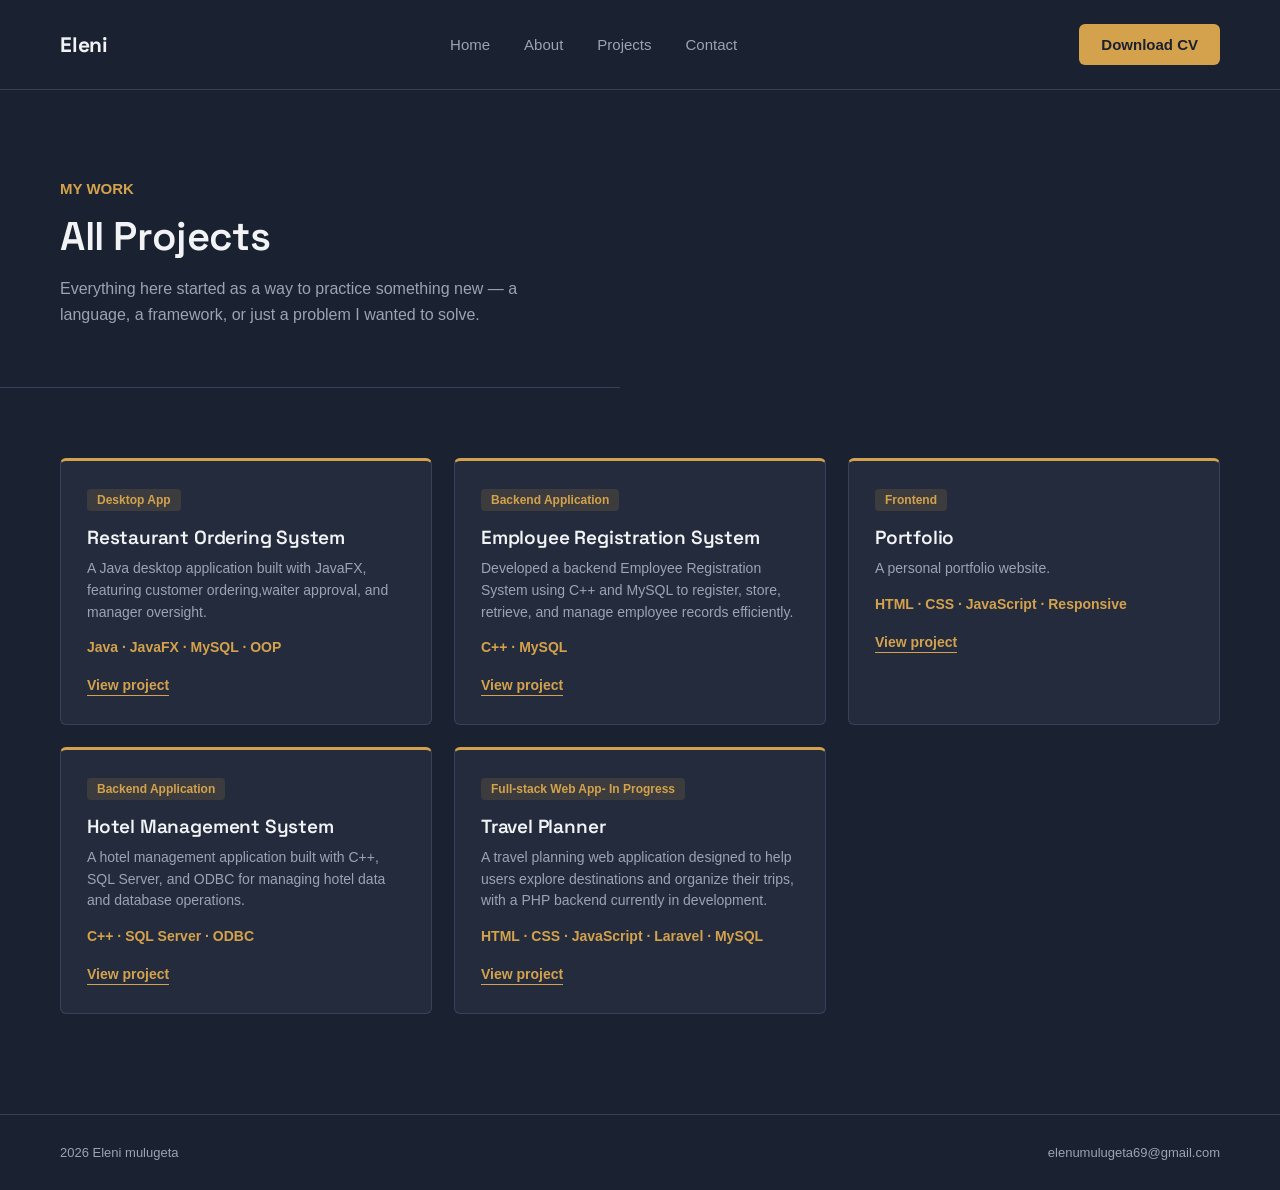
==== projects.html @ 563ce835 "Initial commit" ====
<!DOCTYPE html>
<html lang="en">
    <head>
        <meta charset="UTF-8">
        <meta name="viewport" content="width=device-width, initial-scale=1.0">
        <link rel="preconnect" href="https://fonts.googleapis.com">
        <link rel="preconnect" href="https://fonts.gstatic.com" crossorigin>
        <link href="https://fonts.googleapis.com/css2?family=Space+Grotesk:wght@400;500;600;700&display=swap" rel="stylesheet">
        <link rel="stylesheet" href="style.css">
        <title>Projects — Eleni</title>
    </head>
    <body>

        <nav class="navbar">
            <a href="index.html" class="logo" style="text-decoration:none;">Eleni</a>

            <div class="links">
                <a href="index.html">Home</a>
                <a href="index.html#about">About</a>
                <a href="projects.html">Projects</a>
                <a href="index.html#contact">Contact</a>
            </div>
            <button>Download CV</button>
        </nav>

        <header class="page-header">
            <span class="greeting">MY WORK</span>
            <h1>All Projects</h1>
            <p>
                Everything here started as a way to practice something new —
                a language, a framework, or just a problem I wanted to solve.
            </p>
        </header>

        <section class="projects-full">

            <div class="cards">

                <article class="card">
                    <span class="card-tag">Desktop App</span>
                    <h3>Restaurant Ordering System</h3>
                    <p>A Java desktop application built with JavaFX, featuring customer ordering,waiter approval, and manager oversight.</p>
                  <p class="card-stack">Java · JavaFX · MySQL · OOP </p>
                    <a href="#" class="card-link">View project</a>
                </article>

                <article class="card">
                    <span class="card-tag">Backend Application</span>
            <h3>Employee Registration System</h3>
            <p>Developed a backend Employee Registration System using C++ and MySQL to register, store, retrieve, and manage employee records efficiently.</p>
            <p class="card-stack">C++ · MySQL </p>
            <a href="#" class="card-link">View project</a>
                </article>

                <article class="card">
                    <span class="card-tag">Frontend</span>
            <h3>Portfolio</h3>
            <p>A personal portfolio website.</p>
            <p class="card-stack">HTML · CSS · JavaScript · Responsive</p>
            <a href="#" class="card-link">View project</a>
                </article>

                <article class="card">
                    <span class="card-tag">Backend Application</span>
                    <h3>Hotel Management System</h3>
                    <p>A hotel management application built with C++, SQL Server, and ODBC for managing hotel data and database operations.</p>
                    <p class="card-stack">C++ · SQL Server · ODBC</p>
                    <a href="#" class="card-link">View project</a>
                </article>

                <article class="card">
                    <span class="card-tag">Full-stack Web App- In Progress</span>
                    <h3>Travel Planner</h3>
                    <p>A travel planning web application designed to help users explore destinations and organize their trips, with a PHP backend currently in development.</p>
 <p class="card-stack">HTML · CSS · JavaScript · Laravel · MySQL</p>
                    <a href="#" class="card-link">View project</a>
                </article>

               

            </div>

        </section>

        <footer class="site-footer">
            <span>2026 Eleni mulugeta</span>
            <span>elenumulugeta69@gmail.com</span>
        </footer>

    </body>
</html>
---- style.css ----
:root {
    --bg: #1a2130;
    --surface: #232b3d;
    --surface-raised: #2b3448;
    --ink: #f2f3f5;
    --muted: #9ba3b4;
    --line: #38415a;
    --accent: #d4a24c;
    --accent-soft: rgba(212, 162, 76, 0.14);
    --font-body: Arial, Helvetica, sans-serif;
    --font-heading: 'Space Grotesk', Arial, Helvetica, sans-serif;
}
.light-mode {
    --bg: #f5f5f5;
    --surface: #ffffff;
    --surface-raised: #eeeeee;
    --ink: #1a2130;
    --muted: #5f6675;
    --line: #d5d8df;
}

* {
    margin: 0;
    padding: 0;
    box-sizing: border-box;
}

body {
    background-color: var(--bg);
    font-family: var(--font-body);
    color: var(--ink);
}

h1, h2, h3, .logo {
    font-family: var(--font-heading);
    letter-spacing: -0.01em;
    font-weight: 600;
    color: var(--ink);
}

a { color: inherit; }

/* ---------- Nav ---------- */

.navbar {
    display: flex;
    justify-content: space-between;
    align-items: center;
    background-color: var(--bg);
    padding: 24px 60px;
    border-bottom: 1px solid var(--line);
    position: sticky;
    top: 0;
    z-index: 10;
}
.logo {
    font-size: 21px;
    font-weight: 700;
}
.links {
    display: flex;
    gap: 34px;
}
.links a {
    text-decoration: none;
    color: var(--muted);
    font-size: 15px;
    font-weight: 500;
}
.links a:hover {
    color: var(--accent);
}

/* ---------- Buttons ---------- */

button {
    padding: 12px 22px;
    border: none;
    border-radius: 6px;
    background: var(--accent);
    color: var(--bg);
    cursor: pointer;
    font-family: var(--font-body);
    font-size: 15px;
    font-weight: 700;
}
button:hover {
    background: #e6b660;
}

.btn1 {
    background-color: transparent;
    color: var(--ink);
    padding: 11px 22px;
    border-radius: 6px;
    border: 1.5px solid var(--line);
    cursor: pointer;
    font-family: var(--font-body);
    font-size: 15px;
    font-weight: 700;
}
.btn1:hover {
    border-color: var(--accent);
    color: var(--accent);
}

/* ---------- Hero ---------- */

section {
    min-height: 60vh;
}

.hero {
    display: flex;
    justify-content: space-between;
    align-items: flex-start;
    gap: 50px;
    padding: 110px 60px 100px;
    border-bottom: 1px solid var(--line);
}

.hero-content {
    display: flex;
    flex-direction: column;
    gap: 18px;
    max-width: 560px;
}

.greeting {
    color: var(--accent);
    font-size: 15px;
    font-weight: 700;
}

.hero h1 {
    font-size: 52px;
    line-height: 1.15;
}

.description {
    color: var(--muted);
    font-size: 17px;
    line-height: 1.65;
    max-width: 460px;
}

.hero-buttons {
    display: flex;
    gap: 16px;
    margin-top: 10px;
}

.hero-skills {
    display: flex;
    gap: 12px;
    margin-top: 30px;
    flex-wrap: wrap;
}
.hero-skills span {
    font-size: 13px;
    font-weight: 600;
    color: var(--accent);
    background-color: transparent;
    border: 1px solid var(--accent);
    border-radius: 20px;
    padding: 6px 15px;
}

.hero-panel {
    background-color: var(--surface);
    border: 1px solid var(--line);
    border-left: 3px solid var(--accent);
    border-radius: 8px;
    padding: 32px 30px;
    width: 280px;
    flex-shrink: 0;
    margin-top: 8px;
}
.hero-panel-row {
    padding: 14px 0;
    border-bottom: 1px solid var(--line);
}
.hero-panel-row:last-child {
    border-bottom: none;
    padding-bottom: 0;
}
.hero-panel-row:first-child {
    padding-top: 0;
}
.hero-panel-row .label {
    display: block;
    font-size: 12px;
    color: var(--muted);
    margin-bottom: 4px;
}
.hero-panel-row .value {
    font-family: var(--font-heading);
    font-size: 16px;
    font-weight: 600;
    color: var(--ink);
}

/* ---------- About ---------- */

.about {
    display: flex;
    justify-content: space-between;
    align-items: center;
    gap: 60px;
    padding: 90px 60px;
    background-color: var(--surface);
    border-bottom: 1px solid var(--line);
}
.frame {
    position: relative;
    width: 260px;
    height: 260px;
    flex-shrink: 0;
}
.frame::before {
    content: "";
    position: absolute;
    top: 18px;
    left: 18px;
    width: 100%;
    height: 100%;
    background: var(--accent);
    border-radius: 10px;
    z-index: 0;
}
.frame img {
    position: relative;
    z-index: 1;
    width: 100%;
    height: 100%;
    object-fit: cover;
    border-radius: 10px;
    border: 2px solid var(--bg);
}

.about-content {
    max-width: 520px;
}

.about-content h2 {
    font-size: 30px;
    margin-bottom: 22px;
}

.about-content p {
    color: var(--muted);
    line-height: 1.65;
    margin-bottom: 16px;
    font-size: 15px;
}

.about-content button {
    margin-top: 14px;
}

/* ---------- Projects ---------- */

.projects {
    padding: 90px 60px 100px;
}

.section-heading {
    max-width: 480px;
    margin-bottom: 50px;
}

.section-heading h2 {
    font-size: 30px;
    margin-bottom: 10px;
}

.section-sub {
    color: var(--muted);
    font-size: 15px;
}
.active{
    color: white;
}

.cards {
    display: grid;
    grid-template-columns: repeat(3, 1fr);
    gap: 22px;
}

.view-more {
    display: flex;
    justify-content: center;
    margin-top: 44px;
}
.view-more-btn {
    text-decoration: none;
    display: inline-block;
}

.page-header {
    padding: 90px 60px 60px;
    border-bottom: 1px solid var(--line);
    max-width: 620px;
}
.page-header .greeting {
    display: block;
    margin-bottom: 14px;
}
.page-header h1 {
    font-size: 40px;
    margin-bottom: 14px;
}
.page-header p {
    color: var(--muted);
    font-size: 16px;
    line-height: 1.6;
}
.projects-full {
    padding: 70px 60px 100px;
}
.projects-full .cards {
    grid-template-columns: repeat(3, 1fr);
}
@media (max-width: 900px) {
    .projects-full .cards {
        grid-template-columns: 1fr;
    }
}

.card {
    background-color: var(--surface);
    border: 1px solid var(--line);
    border-top: 3px solid var(--accent);
    border-radius: 6px;
    padding: 28px 26px;
    display: flex;
    flex-direction: column;
    align-items: flex-start;
    gap: 8px;
    transition: border-color 0.15s ease, transform 0.15s ease, background-color 0.15s ease;
}
.card:hover {
    background-color: var(--surface-raised);
    transform: translateY(-3px);
}

.card-tag {
    display: inline-block;
    background-color: var(--accent-soft);
    color: var(--accent);
    font-size: 12px;
    font-weight: 700;
    padding: 4px 10px;
    border-radius: 4px;
    margin-bottom: 6px;
}

.card h3 {
    font-size: 19px;
}

.card p {
    color: var(--muted);
    font-size: 14px;
    line-height: 1.55;
    margin-bottom: 6px;
}

/* NEW: colored "built with" line */
.card p.card-stack {
    color: var(--accent);
    font-weight: 700;
    font-size: 14px;
    margin-bottom: 10px;
}

.card-link {
    color: var(--accent);
    text-decoration: none;
    font-weight: 600;
    font-size: 14px;
    border-bottom: 1px solid var(--accent);
    padding-bottom: 2px;
}
.card-link:hover {
    color: #e6b660;
    border-color: #e6b660;
}
.card p.card-stack {
    color: var(--accent);
    font-weight: 700;
    font-size: 14px;
    margin-bottom: 10px;
}

/* ---------- Contact ---------- */

.contact {
    display: flex;
    justify-content: space-between;
    flex-wrap: wrap;
    gap: 70px;
    padding: 100px 60px;
    background-color: var(--surface);
    border-top: 1px solid var(--line);
}

.contact-intro {
    max-width: 360px;
    flex-shrink: 0;
}

.contact-intro h2 {
    font-size: 32px;
    margin-bottom: 18px;
}

.contact-intro p {
    color: var(--muted);
    font-size: 15px;
    margin-bottom: 24px;
    line-height: 1.6;
}

.contact-email {
    display: inline-block;
    color: var(--accent);
    text-decoration: none;
    font-weight: 600;
    font-size: 15px;
    border-bottom: 1px solid var(--accent);
    padding-bottom: 2px;
}
.contact-email:hover {
    color: #e6b660;
    border-color: #e6b660;
}

.contact-form {
    display: flex;
    flex-direction: column;
    gap: 20px;
    width: 100%;
    max-width: 460px;
}

.field-row {
    display: flex;
    gap: 20px;
}

.field {
    display: flex;
    flex-direction: column;
    gap: 8px;
    flex: 1;
}

.field label {
    font-size: 13px;
    font-weight: 600;
    color: var(--muted);
}
.field input,
.field textarea {
    font-family: var(--font-body);
    font-size: 14px;
    color: var(--ink);
    background-color: var(--bg);
    border: 1px solid var(--line);
    border-radius: 6px;
    padding: 12px 14px;
    resize: vertical;
    transition: border-color 0.15s ease;
}
.field input::placeholder,
.field textarea::placeholder {
    color: var(--muted);
    opacity: 0.7;
}
.field input:focus,
.field textarea:focus {
    outline: none;
    border-color: var(--accent);
}

.submit-btn {
    align-self: flex-start;
}

/* ---------- Footer ---------- */

.site-footer {
    display: flex;
    justify-content: space-between;
    align-items: center;
    padding: 30px 60px;
    font-size: 13px;
    color: var(--muted);
    border-top: 1px solid var(--line);
}

/* ---------- Responsive ---------- */

@media (max-width: 900px) {
    .hero {
        flex-direction: column;
    }
    .hero-panel {
        width: 100%;
    }
    .about {
        flex-direction: column;
        align-items: flex-start;
        text-align: left;
    }
    .cards {
        grid-template-columns: 1fr;
    }
    .navbar, .hero, .about, .projects, .contact, .site-footer {
        padding-left: 30px;
        padding-right: 30px;
    }
    .frame {
        align-self: center;
    }
}
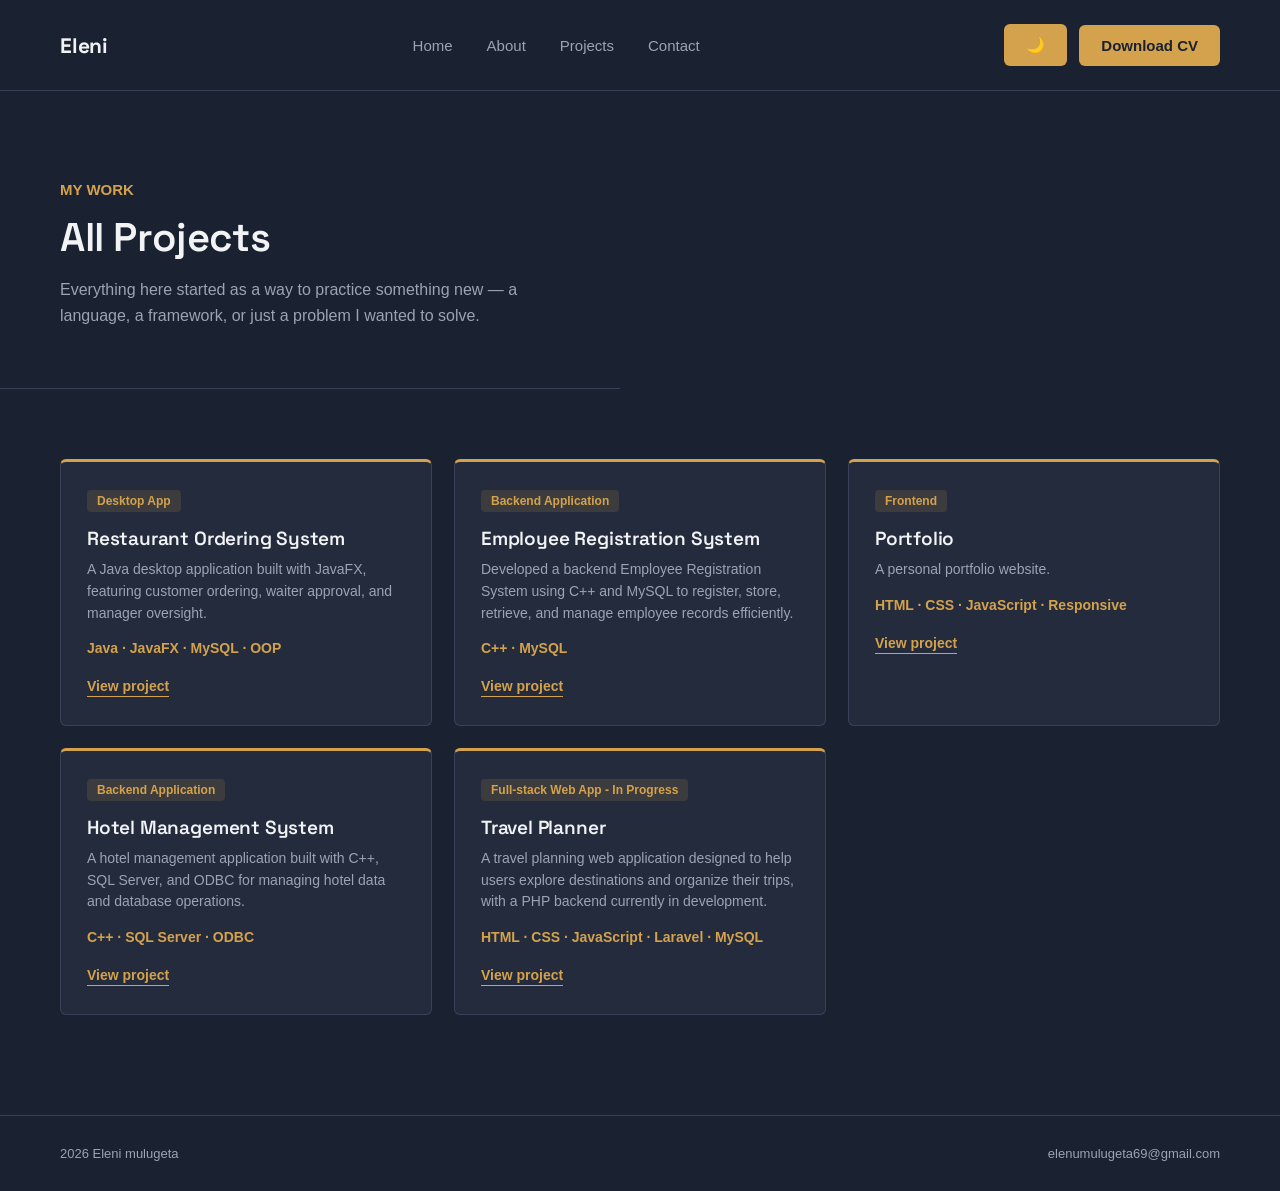
==== commit 9b756995: "updated" ====
--- a/projects.html
+++ b/projects.html
@@ -7,6 +7,12 @@
         <link rel="preconnect" href="https://fonts.gstatic.com" crossorigin>
         <link href="https://fonts.googleapis.com/css2?family=Space+Grotesk:wght@400;500;600;700&display=swap" rel="stylesheet">
         <link rel="stylesheet" href="style.css">
+        <script>
+            /* apply saved theme before the page paints (no flash) */
+            if (localStorage.getItem("theme") === "light") {
+                document.documentElement.classList.add("light-mode");
+            }
+        </script>
         <title>Projects — Eleni</title>
     </head>
     <body>
@@ -14,13 +20,23 @@
         <nav class="navbar">
             <a href="index.html" class="logo" style="text-decoration:none;">Eleni</a>
 
-            <div class="links">
+            <div class="links" id="navLinks">
                 <a href="index.html">Home</a>
                 <a href="index.html#about">About</a>
                 <a href="projects.html">Projects</a>
                 <a href="index.html#contact">Contact</a>
+                <a href="#" class="links-cv">Download CV</a>
             </div>
-            <button>Download CV</button>
+
+            <div class="nav-actions">
+                <button id="themeBtn" aria-label="Toggle theme">🌙</button>
+                <button class="cv-desktop">Download CV</button>
+                <button id="menuBtn" class="menu-toggle" aria-label="Toggle menu" aria-expanded="false">
+                    <span></span>
+                    <span></span>
+                    <span></span>
+                </button>
+            </div>
         </nav>
 
         <header class="page-header">
@@ -39,25 +55,25 @@
                 <article class="card">
                     <span class="card-tag">Desktop App</span>
                     <h3>Restaurant Ordering System</h3>
-                    <p>A Java desktop application built with JavaFX, featuring customer ordering,waiter approval, and manager oversight.</p>
-                  <p class="card-stack">Java · JavaFX · MySQL · OOP </p>
+                    <p>A Java desktop application built with JavaFX, featuring customer ordering, waiter approval, and manager oversight.</p>
+                    <p class="card-stack">Java · JavaFX · MySQL · OOP</p>
                     <a href="#" class="card-link">View project</a>
                 </article>
 
                 <article class="card">
                     <span class="card-tag">Backend Application</span>
-            <h3>Employee Registration System</h3>
-            <p>Developed a backend Employee Registration System using C++ and MySQL to register, store, retrieve, and manage employee records efficiently.</p>
-            <p class="card-stack">C++ · MySQL </p>
-            <a href="#" class="card-link">View project</a>
+                    <h3>Employee Registration System</h3>
+                    <p>Developed a backend Employee Registration System using C++ and MySQL to register, store, retrieve, and manage employee records efficiently.</p>
+                    <p class="card-stack">C++ · MySQL</p>
+                    <a href="#" class="card-link">View project</a>
                 </article>
 
                 <article class="card">
                     <span class="card-tag">Frontend</span>
-            <h3>Portfolio</h3>
-            <p>A personal portfolio website.</p>
-            <p class="card-stack">HTML · CSS · JavaScript · Responsive</p>
-            <a href="#" class="card-link">View project</a>
+                    <h3>Portfolio</h3>
+                    <p>A personal portfolio website.</p>
+                    <p class="card-stack">HTML · CSS · JavaScript · Responsive</p>
+                    <a href="#" class="card-link">View project</a>
                 </article>
 
                 <article class="card">
@@ -69,14 +85,12 @@
                 </article>
 
                 <article class="card">
-                    <span class="card-tag">Full-stack Web App- In Progress</span>
+                    <span class="card-tag">Full-stack Web App - In Progress</span>
                     <h3>Travel Planner</h3>
                     <p>A travel planning web application designed to help users explore destinations and organize their trips, with a PHP backend currently in development.</p>
- <p class="card-stack">HTML · CSS · JavaScript · Laravel · MySQL</p>
+                    <p class="card-stack">HTML · CSS · JavaScript · Laravel · MySQL</p>
                     <a href="#" class="card-link">View project</a>
                 </article>
-
-               
 
             </div>
 
@@ -87,5 +101,6 @@
             <span>elenumulugeta69@gmail.com</span>
         </footer>
 
+        <script src="script.js"></script>
     </body>
 </html>
--- a/style.css
+++ b/style.css
@@ -70,6 +70,50 @@
 .links a:hover {
     color: var(--accent);
 }
+.links-cv {
+    display: none;
+}
+
+.nav-actions {
+    display: flex;
+    align-items: center;
+    gap: 12px;
+}
+
+/* hamburger button (hidden on desktop) */
+.menu-toggle {
+    display: none;
+    flex-direction: column;
+    justify-content: center;
+    align-items: center;
+    gap: 5px;
+    width: 44px;
+    height: 44px;
+    padding: 0;
+    background: transparent;
+    border: 1.5px solid var(--line);
+}
+.menu-toggle:hover {
+    background: transparent;
+    border-color: var(--accent);
+}
+.menu-toggle span {
+    display: block;
+    width: 20px;
+    height: 2px;
+    background-color: var(--ink);
+    border-radius: 2px;
+    transition: transform 0.2s ease, opacity 0.2s ease;
+}
+.menu-toggle.open span:nth-child(1) {
+    transform: translateY(7px) rotate(45deg);
+}
+.menu-toggle.open span:nth-child(2) {
+    opacity: 0;
+}
+.menu-toggle.open span:nth-child(3) {
+    transform: translateY(-7px) rotate(-45deg);
+}
 
 /* ---------- Buttons ---------- */
 
@@ -278,9 +322,6 @@
     color: var(--muted);
     font-size: 15px;
 }
-.active{
-    color: white;
-}
 
 .cards {
     display: grid;
@@ -367,7 +408,7 @@
     margin-bottom: 6px;
 }
 
-/* NEW: colored "built with" line */
+/* colored "built with" line */
 .card p.card-stack {
     color: var(--accent);
     font-weight: 700;
@@ -386,12 +427,6 @@
 .card-link:hover {
     color: #e6b660;
     border-color: #e6b660;
-}
-.card p.card-stack {
-    color: var(--accent);
-    font-weight: 700;
-    font-size: 14px;
-    margin-bottom: 10px;
 }
 
 /* ---------- Contact ---------- */
@@ -518,11 +553,52 @@
     .cards {
         grid-template-columns: 1fr;
     }
-    .navbar, .hero, .about, .projects, .contact, .site-footer {
+    .navbar, .hero, .about, .projects, .contact, .site-footer,
+    .page-header, .projects-full {
         padding-left: 30px;
         padding-right: 30px;
     }
     .frame {
         align-self: center;
     }
+
+    /* ----- mobile navbar ----- */
+    .navbar {
+        padding-top: 16px;
+        padding-bottom: 16px;
+    }
+    .menu-toggle {
+        display: flex;
+    }
+    .cv-desktop {
+        display: none;
+    }
+    .links {
+        display: none;
+        position: absolute;
+        top: 100%;
+        left: 0;
+        right: 0;
+        flex-direction: column;
+        gap: 0;
+        padding: 6px 30px 18px;
+        background-color: var(--bg);
+        border-bottom: 1px solid var(--line);
+    }
+    .links.open {
+        display: flex;
+    }
+    .links a {
+        padding: 14px 0;
+        font-size: 16px;
+        border-bottom: 1px solid var(--line);
+    }
+    .links a:last-child {
+        border-bottom: none;
+    }
+    .links .links-cv {
+        display: block;
+        color: var(--accent);
+        font-weight: 700;
+    }
 }
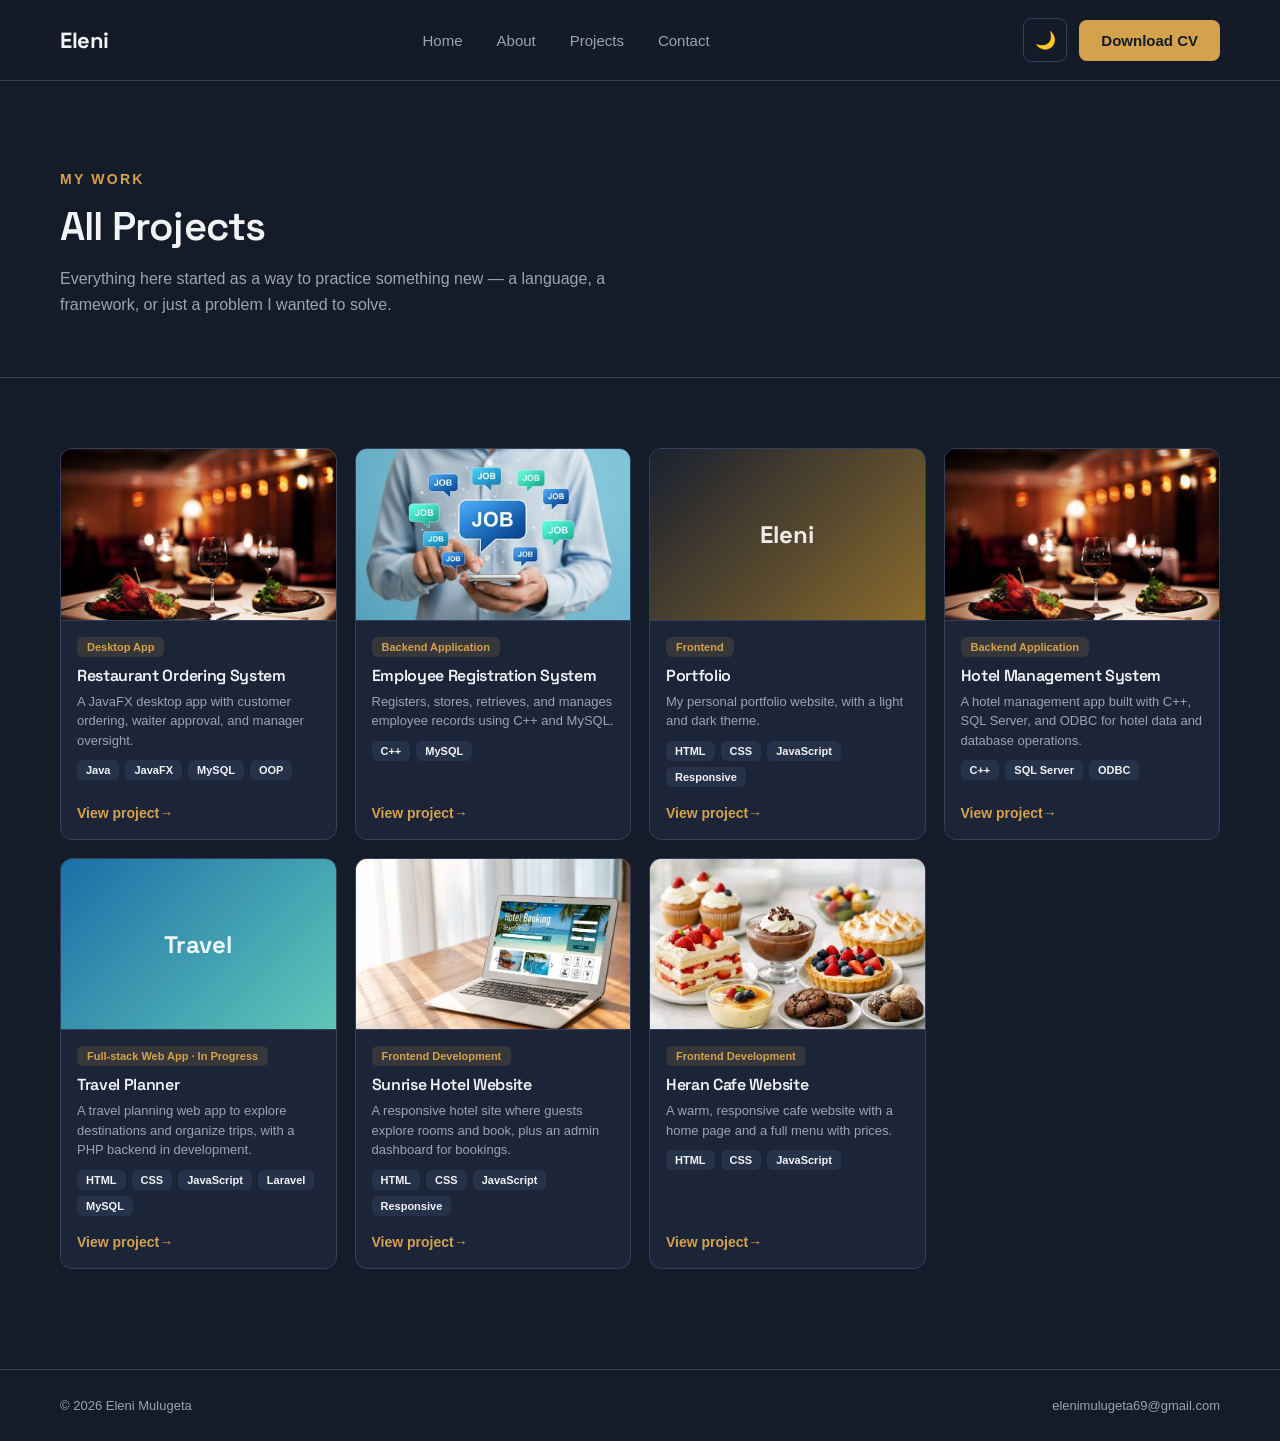
==== commit 68061c46: "update the project boxes" ====
--- a/projects.html
+++ b/projects.html
@@ -1,106 +1,156 @@
 <!DOCTYPE html>
 <html lang="en">
-    <head>
-        <meta charset="UTF-8">
-        <meta name="viewport" content="width=device-width, initial-scale=1.0">
-        <link rel="preconnect" href="https://fonts.googleapis.com">
-        <link rel="preconnect" href="https://fonts.gstatic.com" crossorigin>
-        <link href="https://fonts.googleapis.com/css2?family=Space+Grotesk:wght@400;500;600;700&display=swap" rel="stylesheet">
-        <link rel="stylesheet" href="style.css">
-        <script>
-            /* apply saved theme before the page paints (no flash) */
-            if (localStorage.getItem("theme") === "light") {
-                document.documentElement.classList.add("light-mode");
-            }
-        </script>
-        <title>Projects — Eleni</title>
-    </head>
-    <body>
+<head>
+    <meta charset="UTF-8">
+    <meta name="viewport" content="width=device-width, initial-scale=1.0">
+    <link rel="preconnect" href="https://fonts.googleapis.com">
+    <link rel="preconnect" href="https://fonts.gstatic.com" crossorigin>
+    <link href="https://fonts.googleapis.com/css2?family=Space+Grotesk:wght@400;500;600;700&display=swap" rel="stylesheet">
+    <link rel="stylesheet" href="style.css">
+    <script>
+        /* apply saved theme before the page paints (no flash) */
+        if (localStorage.getItem("theme") === "light") {
+            document.documentElement.classList.add("light-mode");
+        }
+    </script>
+    <title>Projects — Eleni</title>
+</head>
+<body>
 
-        <nav class="navbar">
-            <a href="index.html" class="logo" style="text-decoration:none;">Eleni</a>
+<nav class="navbar">
+    <a href="index.html" class="logo" style="text-decoration:none;">Eleni</a>
+    <div class="links" id="navLinks">
+        <a href="index.html">Home</a>
+        <a href="index.html#about">About</a>
+        <a href="projects.html">Projects</a>
+        <a href="index.html#contact">Contact</a>
+        <a href="cv.pdf" download class="links-cv">Download CV</a>
+    </div>
+    <div class="nav-actions">
+        <button id="themeBtn" aria-label="Toggle theme">🌙</button>
+        <button class="cv-desktop" id="cvBtn">Download CV</button>
+        <button id="menuBtn" class="menu-toggle" aria-label="Toggle menu" aria-expanded="false">
+            <span></span><span></span><span></span>
+        </button>
+    </div>
+</nav>
 
-            <div class="links" id="navLinks">
-                <a href="index.html">Home</a>
-                <a href="index.html#about">About</a>
-                <a href="projects.html">Projects</a>
-                <a href="index.html#contact">Contact</a>
-                <a href="#" class="links-cv">Download CV</a>
-            </div>
+<header class="page-header">
+    <span class="greeting">MY WORK</span>
+    <h1>All Projects</h1>
+    <p>Everything here started as a way to practice something new — a language, a framework, or just a problem I wanted to solve.</p>
+</header>
 
-            <div class="nav-actions">
-                <button id="themeBtn" aria-label="Toggle theme">🌙</button>
-                <button class="cv-desktop">Download CV</button>
-                <button id="menuBtn" class="menu-toggle" aria-label="Toggle menu" aria-expanded="false">
-                    <span></span>
-                    <span></span>
-                    <span></span>
-                </button>
-            </div>
-        </nav>
+<section class="projects-full">
+    <div class="cards">
 
-        <header class="page-header">
-            <span class="greeting">MY WORK</span>
-            <h1>All Projects</h1>
-            <p>
-                Everything here started as a way to practice something new —
-                a language, a framework, or just a problem I wanted to solve.
-            </p>
-        </header>
-
-        <section class="projects-full">
-
-            <div class="cards">
-
-                <article class="card">
-                    <span class="card-tag">Desktop App</span>
-                    <h3>Restaurant Ordering System</h3>
-                    <p>A Java desktop application built with JavaFX, featuring customer ordering, waiter approval, and manager oversight.</p>
-                    <p class="card-stack">Java · JavaFX · MySQL · OOP</p>
-                    <a href="#" class="card-link">View project</a>
+                <article class="card t1">
+                    <div class="card-thumb">
+                        <div class="ph">Aurum</div>
+                        <img src="pic.png" alt="Restaurant Ordering System screenshot" loading="lazy" onerror="this.remove()">
+                    </div>
+                    <div class="card-body">
+                        <span class="card-tag">Desktop App</span>
+                        <h3>Restaurant Ordering System</h3>
+                        <p>A JavaFX desktop app with customer ordering, waiter approval, and manager oversight.</p>
+                        <div class="card-stack"><span>Java</span><span>JavaFX</span><span>MySQL</span><span>OOP</span></div>
+                        <a href="https://github.com/Eleni191/ordering_system" class="card-link">View project</a>
+                    </div>
                 </article>
 
-                <article class="card">
-                    <span class="card-tag">Backend Application</span>
-                    <h3>Employee Registration System</h3>
-                    <p>Developed a backend Employee Registration System using C++ and MySQL to register, store, retrieve, and manage employee records efficiently.</p>
-                    <p class="card-stack">C++ · MySQL</p>
-                    <a href="#" class="card-link">View project</a>
+                <article class="card t2">
+                    <div class="card-thumb">
+                        <div class="ph">C++</div>
+                        <img src="job.png" alt="Employee Registration System screenshot" loading="lazy" onerror="this.remove()">
+                    </div>
+                    <div class="card-body">
+                        <span class="card-tag">Backend Application</span>
+                        <h3>Employee Registration System</h3>
+                        <p>Registers, stores, retrieves, and manages employee records using C++ and MySQL.</p>
+                        <div class="card-stack"><span>C++</span><span>MySQL</span></div>
+                        <a href="#" class="card-link">View project</a>
+                    </div>
                 </article>
 
-                <article class="card">
-                    <span class="card-tag">Frontend</span>
-                    <h3>Portfolio</h3>
-                    <p>A personal portfolio website.</p>
-                    <p class="card-stack">HTML · CSS · JavaScript · Responsive</p>
-                    <a href="#" class="card-link">View project</a>
+                <article class="card t5">
+                    <div class="card-thumb">
+                        <div class="ph">Eleni</div>
+                        <img src="images/portfolio.png" alt="Portfolio screenshot" loading="lazy" onerror="this.remove()">
+                    </div>
+                    <div class="card-body">
+                        <span class="card-tag">Frontend</span>
+                        <h3>Portfolio</h3>
+                        <p>My personal portfolio website, with a light and dark theme.</p>
+                        <div class="card-stack"><span>HTML</span><span>CSS</span><span>JavaScript</span><span>Responsive</span></div>
+                        <a href="#" class="card-link">View project</a>
+                    </div>
                 </article>
 
-                <article class="card">
-                    <span class="card-tag">Backend Application</span>
-                    <h3>Hotel Management System</h3>
-                    <p>A hotel management application built with C++, SQL Server, and ODBC for managing hotel data and database operations.</p>
-                    <p class="card-stack">C++ · SQL Server · ODBC</p>
-                    <a href="#" class="card-link">View project</a>
+                <article class="card t6">
+                    <div class="card-thumb">
+                        <div class="ph">Hotel</div>
+                        <img src="pic.png" alt="Hotel Management System screenshot" loading="lazy" onerror="this.remove()">
+                    </div>
+                    <div class="card-body">
+                        <span class="card-tag">Backend Application</span>
+                        <h3>Hotel Management System</h3>
+                        <p>A hotel management app built with C++, SQL Server, and ODBC for hotel data and database operations.</p>
+                        <div class="card-stack"><span>C++</span><span>SQL Server</span><span>ODBC</span></div>
+                        <a href="#" class="card-link">View project</a>
+                    </div>
                 </article>
 
-                <article class="card">
-                    <span class="card-tag">Full-stack Web App - In Progress</span>
-                    <h3>Travel Planner</h3>
-                    <p>A travel planning web application designed to help users explore destinations and organize their trips, with a PHP backend currently in development.</p>
-                    <p class="card-stack">HTML · CSS · JavaScript · Laravel · MySQL</p>
-                    <a href="#" class="card-link">View project</a>
+                <article class="card t7">
+                    <div class="card-thumb">
+                        <div class="ph">Travel</div>
+                        <img src="plane.png" alt="Travel Planner screenshot" loading="lazy" onerror="this.remove()">
+                    </div>
+                    <div class="card-body">
+                        <span class="card-tag">Full-stack Web App · In Progress</span>
+                        <h3>Travel Planner</h3>
+                        <p>A travel planning web app to explore destinations and organize trips, with a PHP backend in development.</p>
+                        <div class="card-stack"><span>HTML</span><span>CSS</span><span>JavaScript</span><span>Laravel</span><span>MySQL</span></div>
+                        <a href="#" class="card-link">View project</a>
+                    </div>
                 </article>
 
-            </div>
+                <article class="card t3">
+                    <div class="card-thumb">
+                        <div class="ph">Sunrise</div>
+                        <img src="hotel.png" alt="Sunrise Hotel Website screenshot" loading="lazy" onerror="this.remove()">
+                    </div>
+                    <div class="card-body">
+                        <span class="card-tag">Frontend Development</span>
+                        <h3>Sunrise Hotel Website</h3>
+                        <p>A responsive hotel site where guests explore rooms and book, plus an admin dashboard for bookings.</p>
+                        <div class="card-stack"><span>HTML</span><span>CSS</span><span>JavaScript</span><span>Responsive</span></div>
+                        <a href="https://sunrisehotels.netlify.app" class="card-link">View project</a>
+                    </div>
+                </article>
 
-        </section>
+                <article class="card t4">
+                    <div class="card-thumb">
+                        <div class="ph">Heran</div>
+                        <img src="cake.png" alt="Heran Cafe Website screenshot" loading="lazy" onerror="this.remove()">
+                    </div>
+                    <div class="card-body">
+                        <span class="card-tag">Frontend Development</span>
+                        <h3>Heran Cafe Website</h3>
+                        <p>A warm, responsive cafe website with a home page and a full menu with prices.</p>
+                        <div class="card-stack"><span>HTML</span><span>CSS</span><span>JavaScript</span></div>
+                        <a href="#" class="card-link">View project</a>
+                    </div>
+                </article>
 
-        <footer class="site-footer">
-            <span>2026 Eleni mulugeta</span>
-            <span>elenumulugeta69@gmail.com</span>
-        </footer>
+    </div>
+</section>
 
-        <script src="script.js"></script>
-    </body>
+<footer class="site-footer">
+    <span>© 2026 Eleni Mulugeta</span>
+    <span>elenimulugeta69@gmail.com</span>
+</footer>
+
+<button id="backToTop" aria-label="Back to top">↑</button>
+<script src="script.js"></script>
+</body>
 </html>
--- a/style.css
+++ b/style.css
@@ -1,604 +1,234 @@
-:root {
-    --bg: #1a2130;
-    --surface: #232b3d;
-    --surface-raised: #2b3448;
-    --ink: #f2f3f5;
-    --muted: #9ba3b4;
-    --line: #38415a;
-    --accent: #d4a24c;
-    --accent-soft: rgba(212, 162, 76, 0.14);
-    --font-body: Arial, Helvetica, sans-serif;
-    --font-heading: 'Space Grotesk', Arial, Helvetica, sans-serif;
-}
-.light-mode {
-    --bg: #f5f5f5;
-    --surface: #ffffff;
-    --surface-raised: #eeeeee;
-    --ink: #1a2130;
-    --muted: #5f6675;
-    --line: #d5d8df;
-}
-
-* {
-    margin: 0;
-    padding: 0;
-    box-sizing: border-box;
-}
-
-body {
-    background-color: var(--bg);
-    font-family: var(--font-body);
-    color: var(--ink);
-}
-
-h1, h2, h3, .logo {
-    font-family: var(--font-heading);
-    letter-spacing: -0.01em;
-    font-weight: 600;
-    color: var(--ink);
-}
-
-a { color: inherit; }
-
-/* ---------- Nav ---------- */
-
-.navbar {
-    display: flex;
-    justify-content: space-between;
-    align-items: center;
-    background-color: var(--bg);
-    padding: 24px 60px;
-    border-bottom: 1px solid var(--line);
-    position: sticky;
-    top: 0;
-    z-index: 10;
-}
-.logo {
-    font-size: 21px;
-    font-weight: 700;
-}
-.links {
-    display: flex;
-    gap: 34px;
-}
-.links a {
-    text-decoration: none;
-    color: var(--muted);
-    font-size: 15px;
-    font-weight: 500;
-}
-.links a:hover {
-    color: var(--accent);
-}
-.links-cv {
-    display: none;
-}
-
-.nav-actions {
-    display: flex;
-    align-items: center;
-    gap: 12px;
-}
-
-/* hamburger button (hidden on desktop) */
-.menu-toggle {
-    display: none;
-    flex-direction: column;
-    justify-content: center;
-    align-items: center;
-    gap: 5px;
-    width: 44px;
-    height: 44px;
-    padding: 0;
-    background: transparent;
-    border: 1.5px solid var(--line);
-}
-.menu-toggle:hover {
-    background: transparent;
-    border-color: var(--accent);
-}
-.menu-toggle span {
-    display: block;
-    width: 20px;
-    height: 2px;
-    background-color: var(--ink);
-    border-radius: 2px;
-    transition: transform 0.2s ease, opacity 0.2s ease;
-}
-.menu-toggle.open span:nth-child(1) {
-    transform: translateY(7px) rotate(45deg);
-}
-.menu-toggle.open span:nth-child(2) {
-    opacity: 0;
-}
-.menu-toggle.open span:nth-child(3) {
-    transform: translateY(-7px) rotate(-45deg);
-}
-
-/* ---------- Buttons ---------- */
-
-button {
-    padding: 12px 22px;
-    border: none;
-    border-radius: 6px;
-    background: var(--accent);
-    color: var(--bg);
-    cursor: pointer;
-    font-family: var(--font-body);
-    font-size: 15px;
-    font-weight: 700;
-}
-button:hover {
-    background: #e6b660;
-}
-
-.btn1 {
-    background-color: transparent;
-    color: var(--ink);
-    padding: 11px 22px;
-    border-radius: 6px;
-    border: 1.5px solid var(--line);
-    cursor: pointer;
-    font-family: var(--font-body);
-    font-size: 15px;
-    font-weight: 700;
-}
-.btn1:hover {
-    border-color: var(--accent);
-    color: var(--accent);
-}
-
-/* ---------- Hero ---------- */
-
-section {
-    min-height: 60vh;
-}
-
-.hero {
-    display: flex;
-    justify-content: space-between;
-    align-items: flex-start;
-    gap: 50px;
-    padding: 110px 60px 100px;
-    border-bottom: 1px solid var(--line);
-}
-
-.hero-content {
-    display: flex;
-    flex-direction: column;
-    gap: 18px;
-    max-width: 560px;
-}
-
-.greeting {
-    color: var(--accent);
-    font-size: 15px;
-    font-weight: 700;
-}
-
-.hero h1 {
-    font-size: 52px;
-    line-height: 1.15;
-}
-
-.description {
-    color: var(--muted);
-    font-size: 17px;
-    line-height: 1.65;
-    max-width: 460px;
-}
-
-.hero-buttons {
-    display: flex;
-    gap: 16px;
-    margin-top: 10px;
-}
-
-.hero-skills {
-    display: flex;
-    gap: 12px;
-    margin-top: 30px;
-    flex-wrap: wrap;
-}
-.hero-skills span {
-    font-size: 13px;
-    font-weight: 600;
-    color: var(--accent);
-    background-color: transparent;
-    border: 1px solid var(--accent);
-    border-radius: 20px;
-    padding: 6px 15px;
-}
-
-.hero-panel {
-    background-color: var(--surface);
-    border: 1px solid var(--line);
-    border-left: 3px solid var(--accent);
-    border-radius: 8px;
-    padding: 32px 30px;
-    width: 280px;
-    flex-shrink: 0;
-    margin-top: 8px;
-}
-.hero-panel-row {
-    padding: 14px 0;
-    border-bottom: 1px solid var(--line);
-}
-.hero-panel-row:last-child {
-    border-bottom: none;
-    padding-bottom: 0;
-}
-.hero-panel-row:first-child {
-    padding-top: 0;
-}
-.hero-panel-row .label {
-    display: block;
-    font-size: 12px;
-    color: var(--muted);
-    margin-bottom: 4px;
-}
-.hero-panel-row .value {
-    font-family: var(--font-heading);
-    font-size: 16px;
-    font-weight: 600;
-    color: var(--ink);
-}
-
-/* ---------- About ---------- */
-
-.about {
-    display: flex;
-    justify-content: space-between;
-    align-items: center;
-    gap: 60px;
-    padding: 90px 60px;
-    background-color: var(--surface);
-    border-bottom: 1px solid var(--line);
-}
-.frame {
-    position: relative;
-    width: 260px;
-    height: 260px;
-    flex-shrink: 0;
-}
-.frame::before {
-    content: "";
-    position: absolute;
-    top: 18px;
-    left: 18px;
-    width: 100%;
-    height: 100%;
-    background: var(--accent);
-    border-radius: 10px;
-    z-index: 0;
-}
-.frame img {
-    position: relative;
-    z-index: 1;
-    width: 100%;
-    height: 100%;
-    object-fit: cover;
-    border-radius: 10px;
-    border: 2px solid var(--bg);
-}
-
-.about-content {
-    max-width: 520px;
-}
-
-.about-content h2 {
-    font-size: 30px;
-    margin-bottom: 22px;
-}
-
-.about-content p {
-    color: var(--muted);
-    line-height: 1.65;
-    margin-bottom: 16px;
-    font-size: 15px;
-}
-
-.about-content button {
-    margin-top: 14px;
-}
-
-/* ---------- Projects ---------- */
-
-.projects {
-    padding: 90px 60px 100px;
-}
-
-.section-heading {
-    max-width: 480px;
-    margin-bottom: 50px;
-}
-
-.section-heading h2 {
-    font-size: 30px;
-    margin-bottom: 10px;
-}
-
-.section-sub {
-    color: var(--muted);
-    font-size: 15px;
-}
-
-.cards {
-    display: grid;
-    grid-template-columns: repeat(3, 1fr);
-    gap: 22px;
-}
-
-.view-more {
-    display: flex;
-    justify-content: center;
-    margin-top: 44px;
-}
-.view-more-btn {
-    text-decoration: none;
-    display: inline-block;
-}
-
-.page-header {
-    padding: 90px 60px 60px;
-    border-bottom: 1px solid var(--line);
-    max-width: 620px;
-}
-.page-header .greeting {
-    display: block;
-    margin-bottom: 14px;
-}
-.page-header h1 {
-    font-size: 40px;
-    margin-bottom: 14px;
-}
-.page-header p {
-    color: var(--muted);
-    font-size: 16px;
-    line-height: 1.6;
-}
-.projects-full {
-    padding: 70px 60px 100px;
-}
-.projects-full .cards {
-    grid-template-columns: repeat(3, 1fr);
-}
-@media (max-width: 900px) {
-    .projects-full .cards {
-        grid-template-columns: 1fr;
-    }
-}
-
-.card {
-    background-color: var(--surface);
-    border: 1px solid var(--line);
-    border-top: 3px solid var(--accent);
-    border-radius: 6px;
-    padding: 28px 26px;
-    display: flex;
-    flex-direction: column;
-    align-items: flex-start;
-    gap: 8px;
-    transition: border-color 0.15s ease, transform 0.15s ease, background-color 0.15s ease;
-}
-.card:hover {
-    background-color: var(--surface-raised);
-    transform: translateY(-3px);
-}
-
-.card-tag {
-    display: inline-block;
-    background-color: var(--accent-soft);
-    color: var(--accent);
-    font-size: 12px;
-    font-weight: 700;
-    padding: 4px 10px;
-    border-radius: 4px;
-    margin-bottom: 6px;
-}
-
-.card h3 {
-    font-size: 19px;
-}
-
-.card p {
-    color: var(--muted);
-    font-size: 14px;
-    line-height: 1.55;
-    margin-bottom: 6px;
-}
-
-/* colored "built with" line */
-.card p.card-stack {
-    color: var(--accent);
-    font-weight: 700;
-    font-size: 14px;
-    margin-bottom: 10px;
-}
-
-.card-link {
-    color: var(--accent);
-    text-decoration: none;
-    font-weight: 600;
-    font-size: 14px;
-    border-bottom: 1px solid var(--accent);
-    padding-bottom: 2px;
-}
-.card-link:hover {
-    color: #e6b660;
-    border-color: #e6b660;
-}
-
-/* ---------- Contact ---------- */
-
-.contact {
-    display: flex;
-    justify-content: space-between;
-    flex-wrap: wrap;
-    gap: 70px;
-    padding: 100px 60px;
-    background-color: var(--surface);
-    border-top: 1px solid var(--line);
-}
-
-.contact-intro {
-    max-width: 360px;
-    flex-shrink: 0;
-}
-
-.contact-intro h2 {
-    font-size: 32px;
-    margin-bottom: 18px;
-}
-
-.contact-intro p {
-    color: var(--muted);
-    font-size: 15px;
-    margin-bottom: 24px;
-    line-height: 1.6;
-}
-
-.contact-email {
-    display: inline-block;
-    color: var(--accent);
-    text-decoration: none;
-    font-weight: 600;
-    font-size: 15px;
-    border-bottom: 1px solid var(--accent);
-    padding-bottom: 2px;
-}
-.contact-email:hover {
-    color: #e6b660;
-    border-color: #e6b660;
-}
-
-.contact-form {
-    display: flex;
-    flex-direction: column;
-    gap: 20px;
-    width: 100%;
-    max-width: 460px;
-}
-
-.field-row {
-    display: flex;
-    gap: 20px;
-}
-
-.field {
-    display: flex;
-    flex-direction: column;
-    gap: 8px;
-    flex: 1;
-}
-
-.field label {
-    font-size: 13px;
-    font-weight: 600;
-    color: var(--muted);
-}
-.field input,
-.field textarea {
-    font-family: var(--font-body);
-    font-size: 14px;
-    color: var(--ink);
-    background-color: var(--bg);
-    border: 1px solid var(--line);
-    border-radius: 6px;
-    padding: 12px 14px;
-    resize: vertical;
-    transition: border-color 0.15s ease;
-}
-.field input::placeholder,
-.field textarea::placeholder {
-    color: var(--muted);
-    opacity: 0.7;
-}
-.field input:focus,
-.field textarea:focus {
-    outline: none;
-    border-color: var(--accent);
-}
-
-.submit-btn {
-    align-self: flex-start;
-}
-
-/* ---------- Footer ---------- */
-
-.site-footer {
-    display: flex;
-    justify-content: space-between;
-    align-items: center;
-    padding: 30px 60px;
-    font-size: 13px;
-    color: var(--muted);
-    border-top: 1px solid var(--line);
-}
-
-/* ---------- Responsive ---------- */
-
-@media (max-width: 900px) {
-    .hero {
-        flex-direction: column;
-    }
-    .hero-panel {
-        width: 100%;
-    }
-    .about {
-        flex-direction: column;
-        align-items: flex-start;
-        text-align: left;
-    }
-    .cards {
-        grid-template-columns: 1fr;
-    }
-    .navbar, .hero, .about, .projects, .contact, .site-footer,
-    .page-header, .projects-full {
-        padding-left: 30px;
-        padding-right: 30px;
-    }
-    .frame {
-        align-self: center;
-    }
-
-    /* ----- mobile navbar ----- */
-    .navbar {
-        padding-top: 16px;
-        padding-bottom: 16px;
-    }
-    .menu-toggle {
-        display: flex;
-    }
-    .cv-desktop {
-        display: none;
-    }
-    .links {
-        display: none;
-        position: absolute;
-        top: 100%;
-        left: 0;
-        right: 0;
-        flex-direction: column;
-        gap: 0;
-        padding: 6px 30px 18px;
-        background-color: var(--bg);
-        border-bottom: 1px solid var(--line);
-    }
-    .links.open {
-        display: flex;
-    }
-    .links a {
-        padding: 14px 0;
-        font-size: 16px;
-        border-bottom: 1px solid var(--line);
-    }
-    .links a:last-child {
-        border-bottom: none;
-    }
-    .links .links-cv {
-        display: block;
-        color: var(--accent);
-        font-weight: 700;
-    }
-}+:root{--bg:#141b29;
+    --surface:#1c2538;
+    --raised:#26314a;
+    --ink:#f2f3f5;
+    --muted:#9ba3b4;
+    --line:#33405c;
+    --accent:#d4a24c;
+    --accent-hi:#e8bb68;
+    --accent-soft:rgba(212,162,76,.14);
+    --fh:'Space Grotesk',Arial,sans-serif;--fb:Arial,Helvetica,sans-serif}
+.light-mode{--bg:#ffffff;--surface:#fff;--raised:#efece4;--ink:#1a2130;--muted:#5f6675;--line:#d9d5ca;--accent:#b9822a;--accent-hi:#a06f1f;--accent-soft:rgba(185,130,42,.12)}
+*{margin:0;padding:0;box-sizing:border-box}
+html{
+    scroll-behavior:smooth;
+    scroll-padding-top:80px
+}
+body{
+    background:var(--bg);
+    font-family:var(--fb);
+    color:var(--ink);
+    transition:background .25s,color .25s}
+h1,h2,h3,.logo{
+    font-family:var(--fh);
+    letter-spacing:-.02em;
+    font-weight:600}
+a{
+    color:inherit
+}
+:focus-visible{
+    outline:2px solid var(--accent);
+    outline-offset:3px
+}
+
+/* nav */
+.navbar{
+    display:flex;justify-content:space-between;
+    align-items:center;
+    padding:18px 60px;
+    position:sticky;
+    top:0;z-index:10;
+    background:color-mix(in srgb,var(--bg) 85%,transparent);
+    backdrop-filter:blur(12px);border-bottom:1px solid var(--line)
+}
+.logo{
+    font-size:22px;
+    font-weight:700
+}
+
+.links{
+    display:flex;
+    gap:34px
+}
+.links a{
+    text-decoration:none;
+    color:var(--muted);
+    font-size:15px;
+    font-weight:500;
+    transition:color .15s
+}
+.links a:hover{
+    color:var(--accent)
+}
+.links-cv{
+    display:none
+}
+.nav-actions{
+    display:flex;
+    align-items:center;
+    gap:12px
+
+}
+#themeBtn{
+    background:transparent;
+    border:1.5px solid var(--line);
+    width:44px;
+    height:44px;
+    padding:0;
+    font-size:17px
+}
+#themeBtn:hover{
+    background:transparent;
+    border-color:var(--accent)
+}
+.menu-toggle{
+    display:none;
+    flex-direction:column;
+    justify-content:center;align-items:center;gap:5px;width:44px;height:44px;padding:0;background:transparent;border:1.5px solid var(--line)}
+.menu-toggle:hover{background:transparent;border-color:var(--accent)}
+.menu-toggle span{display:block;width:20px;height:2px;background:var(--ink);border-radius:2px;transition:transform .2s,opacity .2s}
+.menu-toggle.open span:nth-child(1){transform:translateY(7px) rotate(45deg)}
+.menu-toggle.open span:nth-child(2){opacity:0}
+.menu-toggle.open span:nth-child(3){transform:translateY(-7px) rotate(-45deg)}
+
+/* buttons */
+button{padding:12px 22px;border:none;border-radius:8px;background:var(--accent);color:#141b29;cursor:pointer;font-family:var(--fb);font-size:15px;font-weight:700;transition:background .15s,transform .15s}
+button:hover{background:var(--accent-hi)}
+button:active{transform:scale(.97)}
+.btn1{display:inline-block;text-decoration:none;background:transparent;color:var(--ink);padding:13px 26px;border-radius:8px;border:1.5px solid var(--line);font-size:15px;font-weight:700;cursor:pointer;transition:border-color .15s,color .15s}
+.btn1:hover{background:transparent;border-color:var(--accent);color:var(--accent)}
+
+/* hero */
+section{min-height:60vh}
+.hero{display:flex;justify-content:space-between;align-items:center;gap:60px;padding:110px 60px 100px;border-bottom:1px solid var(--line);background:radial-gradient(700px 400px at 85% 20%,var(--accent-soft),transparent 70%)}
+.hero-content{display:flex;flex-direction:column;gap:20px;max-width:640px;animation:rise .7s ease both}
+@keyframes rise{from{opacity:0;transform:translateY(18px)}to{opacity:1;transform:none}}
+.greeting{color:var(--accent);font-size:14px;font-weight:700;letter-spacing:.16em}
+.hero h1{font-size:50px;line-height:1.1}
+.h1-accent{color:var(--accent)}
+.h1-divider{color:var(--line);font-weight:400;margin:0 4px}
+.description{color:var(--muted);font-size:18px;line-height:1.7;max-width:520px}
+.hero-buttons{display:flex;gap:16px;margin-top:10px;flex-wrap:wrap}
+.hero-buttons button{padding:14px 28px}
+.hero-skills{display:flex;gap:10px;margin-top:22px;flex-wrap:wrap}
+.hero-skills span{font-size:13px;font-weight:600;color:var(--accent);background:var(--accent-soft);border:1px solid color-mix(in srgb,var(--accent) 50%,transparent);border-radius:20px;padding:6px 15px}
+.hero-panel{background:var(--surface);border:1px solid var(--line);border-left:3px solid var(--accent);border-radius:12px;padding:30px;width:290px;flex-shrink:0;box-shadow:0 20px 50px rgba(0,0,0,.25);animation:rise .7s .15s ease both}
+.hero-panel-row{padding:14px 0;border-bottom:1px solid var(--line)}
+.hero-panel-row:last-child{border:none;padding-bottom:0}
+.hero-panel-row:first-child{padding-top:0}
+.label{display:block;font-size:12px;color:var(--muted);margin-bottom:4px}
+.value{font-family:var(--fh);font-size:17px;font-weight:600}
+
+/* stats */
+.stats-strip{display:grid;grid-template-columns:repeat(3,1fr);padding:40px 60px;text-align:center;border-bottom:1px solid var(--line)}
+.stat+.stat{border-left:1px solid var(--line)}
+.stat-num{display:block;font-family:var(--fh);font-size:36px;font-weight:700;color:var(--accent)}
+.stat-text{display:block;margin-top:6px;font-size:13px;color:var(--muted)}
+
+/* about */
+.about{display:flex;justify-content:center;align-items:center;gap:80px;padding:90px 60px;background:var(--surface);border-bottom:1px solid var(--line)}
+.frame{position:relative;width:280px;height:280px;flex-shrink:0}
+.frame::before{content:"";position:absolute;top:18px;left:18px;width:100%;height:100%;background:var(--accent);border-radius:16px}
+.frame img{position:relative;width:100%;height:100%;object-fit:cover;border-radius:16px;border:2px solid var(--surface)}
+.about-content{max-width:520px}
+.about-content h2{font-size:32px;margin-bottom:22px}
+.about-content p{color:var(--muted);line-height:1.7;margin-bottom:16px;font-size:16px}
+.about-content button{margin-top:14px}
+
+/* projects */
+.projects{padding:90px 60px 100px}
+.section-heading{max-width:520px;margin-bottom:50px}
+.section-heading h2{font-size:32px;margin-bottom:10px}
+.section-sub{color:var(--muted);font-size:16px}
+.cards{display:grid;grid-template-columns:repeat(4,1fr);gap:18px}
+.card{background:var(--surface);border:1px solid var(--line);border-radius:12px;overflow:hidden;display:flex;flex-direction:column;transition:transform .2s,border-color .2s,box-shadow .2s}
+.card:hover{transform:translateY(-6px);border-color:var(--accent);box-shadow:0 18px 40px rgba(0,0,0,.28)}
+.card-body{padding:16px 16px 18px;display:flex;flex-direction:column;align-items:flex-start;gap:6px;flex:1}
+.card-tag{background:var(--accent-soft);color:var(--accent);font-size:11px;font-weight:700;padding:4px 10px;border-radius:6px}
+.card h3{font-size:16px;margin-top:2px}
+.card p{color:var(--muted);font-size:13px;line-height:1.5}
+.card .card-stack{display:flex;flex-wrap:wrap;gap:6px;margin-top:4px}
+.card-stack span{font-size:11px;font-weight:600;color:var(--ink);background:var(--raised);border-radius:6px;padding:4px 9px}
+.card-link{margin-top:auto;padding-top:12px;color:var(--accent);text-decoration:none;font-weight:700;font-size:14px}
+.card-link:hover{color:var(--accent-hi)}
+.card-link::after{content:" →";display:inline-block;transition:transform .15s}
+.card-link:hover::after{transform:translateX(4px)}
+
+/* project preview: mini browser window */
+.card-thumb{position:relative;aspect-ratio:16/10;background:var(--raised);border-bottom:1px solid var(--line);overflow:hidden}
+.card-thumb img{position:absolute;inset:0;width:100%;height:100%;object-fit:cover;object-position:top;transition:transform .5s}
+.card:hover .card-thumb img{transform:scale(1.05)}
+.card-thumb .ph{position:absolute;inset:0;display:flex;align-items:center;justify-content:center;font-family:var(--fh);font-size:24px;font-weight:700;color:rgba(255,255,255,.9)}
+.t1 .ph{background:linear-gradient(135deg,#7a3b2e,#d4a24c)}
+.t2 .ph{background:linear-gradient(135deg,#1f4e5f,#4fa3a5)}
+.t3 .ph{background:linear-gradient(135deg,#f08a3c,#f6c453)}
+.t5 .ph{background:linear-gradient(135deg,#1a2130,#8a6a2c)}
+.t6 .ph{background:linear-gradient(135deg,#3b2a6b,#8a5fd0)}
+.t7 .ph{background:linear-gradient(135deg,#1c6fa8,#5fc7b8)}
+.t4 .ph{background:linear-gradient(135deg,#5a1f2b,#a0623a)}
+.view-more{display:flex;justify-content:center;margin-top:48px}
+
+/* sub page helpers */
+.page-header{padding:90px 60px 60px;border-bottom:1px solid var(--line)}
+.page-header p{max-width:620px}
+.page-header .greeting{display:block;margin-bottom:14px}
+.page-header h1{font-size:40px;margin-bottom:14px}
+.page-header p{color:var(--muted);font-size:16px;line-height:1.6}
+.projects-full{padding:70px 60px 100px}
+
+/* contact */
+.contact{display:flex;justify-content:center;flex-wrap:wrap;gap:80px;padding:100px 60px;background:var(--surface);border-top:1px solid var(--line)}
+.contact-intro{max-width:360px}
+.contact-intro h2{font-size:34px;margin-bottom:18px}
+.contact-intro p{color:var(--muted);font-size:16px;margin-bottom:24px;line-height:1.7}
+.contact-email{display:inline-block;color:var(--accent);text-decoration:none;font-weight:600;border-bottom:1px solid var(--accent);padding-bottom:2px;overflow-wrap:anywhere}
+.contact-email:hover{color:var(--accent-hi);border-color:var(--accent-hi)}
+.contact-form{display:flex;flex-direction:column;gap:20px;width:100%;max-width:460px}
+.field-row{display:flex;gap:20px}
+.field{display:flex;flex-direction:column;gap:8px;flex:1}
+.field label{font-size:13px;font-weight:600;color:var(--muted)}
+.field input,.field textarea{width:100%;min-width:0;font-family:var(--fb);font-size:15px;color:var(--ink);background:var(--bg);border:1px solid var(--line);border-radius:8px;padding:13px 14px;resize:vertical;transition:border-color .15s,box-shadow .15s}
+.field input::placeholder,.field textarea::placeholder{color:var(--muted);opacity:.7}
+.field input:focus,.field textarea:focus{outline:none;border-color:var(--accent);box-shadow:0 0 0 3px var(--accent-soft)}
+.submit-btn{align-self:flex-start;padding:14px 30px}
+.submit-btn:disabled{opacity:.6;cursor:not-allowed}
+.form-status{font-size:14px;min-height:20px}
+.form-status.success{color:var(--accent)}
+.form-status.error{color:#e57373}
+.social-links{display:flex;gap:14px;margin-top:6px}
+.social-links a{display:flex;align-items:center;justify-content:center;width:46px;height:46px;border:1.5px solid var(--line);border-radius:50%;transition:.15s}
+.social-links a svg{width:20px;height:20px}
+.social-links a:hover{color:var(--accent);border-color:var(--accent);transform:translateY(-3px)}
+
+.site-footer{display:flex;justify-content:space-between;align-items:center;padding:28px 60px;font-size:13px;color:var(--muted);border-top:1px solid var(--line)}
+
+#backToTop{position:fixed;bottom:20px;right:20px;width:42px;height:42px;padding:0;border-radius:50%;font-size:18px;display:flex;align-items:center;justify-content:center;box-shadow:0 4px 14px rgba(0,0,0,.35);opacity:0;visibility:hidden;transform:translateY(12px);transition:opacity .3s,transform .3s,visibility .3s;z-index:1000}
+#backToTop.show{opacity:1;visibility:visible;transform:none}
+
+@media (max-width:1150px){.cards{grid-template-columns:repeat(2,1fr)}}
+@media (max-width:900px){
+.navbar,.hero,.about,.projects,.contact,.site-footer,.page-header,.projects-full{padding-left:30px;padding-right:30px}
+.navbar{padding-top:14px;padding-bottom:14px}
+.hero{flex-direction:column;align-items:stretch;padding-top:70px;padding-bottom:70px}
+.hero h1{font-size:36px}
+.hero-panel{width:100%}
+.about{flex-direction:column;gap:50px;padding-top:70px;padding-bottom:70px}
+.cards{grid-template-columns:1fr}
+.menu-toggle{display:flex}
+.cv-desktop{display:none}
+.links{display:none;position:absolute;top:100%;left:0;right:0;flex-direction:column;gap:0;padding:6px 30px 18px;background:var(--bg);border-bottom:1px solid var(--line)}
+.links.open{display:flex}
+.links a{padding:14px 0;font-size:16px;border-bottom:1px solid var(--line)}
+.links a:last-child{border:none}
+.links .links-cv{display:block;color:var(--accent);font-weight:700}
+.contact{flex-direction:column;gap:40px;padding-top:70px;padding-bottom:70px}
+.contact-intro,.contact-form{max-width:100%}
+.site-footer{flex-direction:column;gap:8px;text-align:center}
+}
+@media (max-width:600px){
+.stats-strip{padding:30px 16px}.stat-num{font-size:26px}
+.field-row{flex-direction:column}
+.submit-btn{align-self:stretch}
+.site-footer span{overflow-wrap:anywhere}
+}
+@media (prefers-reduced-motion:reduce){*{animation:none!important;transition:none!important}}
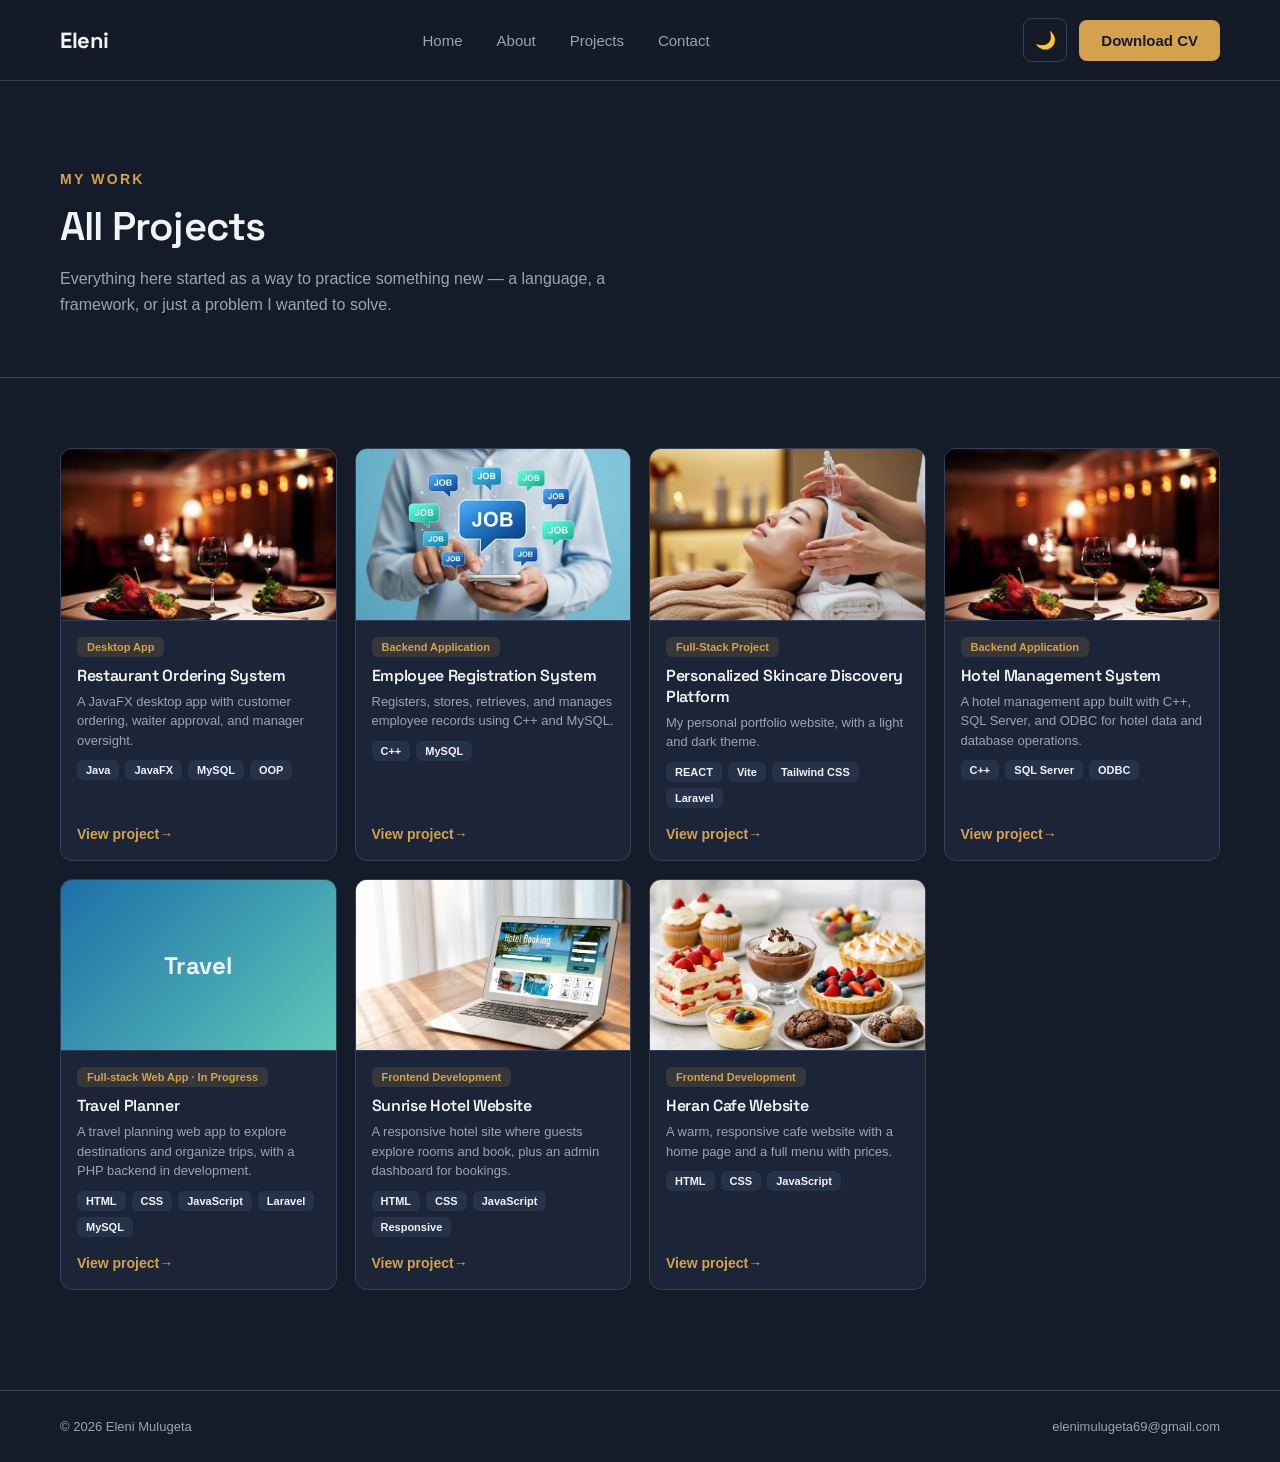
==== commit 9f3729ca: "adding posters and skills" ====
--- a/projects.html
+++ b/projects.html
@@ -75,13 +75,13 @@
                 <article class="card t5">
                     <div class="card-thumb">
                         <div class="ph">Eleni</div>
-                        <img src="images/portfolio.png" alt="Portfolio screenshot" loading="lazy" onerror="this.remove()">
+                        <img src="skin.png" alt="Portfolio screenshot" loading="lazy" onerror="this.remove()">
                     </div>
                     <div class="card-body">
-                        <span class="card-tag">Frontend</span>
-                        <h3>Portfolio</h3>
+                        <span class="card-tag">Full-Stack Project</span>
+                        <h3>Personalized Skincare Discovery Platform</h3>
                         <p>My personal portfolio website, with a light and dark theme.</p>
-                        <div class="card-stack"><span>HTML</span><span>CSS</span><span>JavaScript</span><span>Responsive</span></div>
+                        <div class="card-stack"><span>REACT</span><span>Vite</span><span>Tailwind CSS</span><span>Laravel</span></div>
                         <a href="#" class="card-link">View project</a>
                     </div>
                 </article>
--- a/style.css
+++ b/style.css
@@ -95,7 +95,15 @@
 button{padding:12px 22px;border:none;border-radius:8px;background:var(--accent);color:#141b29;cursor:pointer;font-family:var(--fb);font-size:15px;font-weight:700;transition:background .15s,transform .15s}
 button:hover{background:var(--accent-hi)}
 button:active{transform:scale(.97)}
-.btn1{display:inline-block;text-decoration:none;background:transparent;color:var(--ink);padding:13px 26px;border-radius:8px;border:1.5px solid var(--line);font-size:15px;font-weight:700;cursor:pointer;transition:border-color .15s,color .15s}
+.btn1{
+    display:inline-block;
+    text-decoration:none;
+    background:transparent;
+    color:var(--ink);
+    padding:13px 26px;
+    border-radius:8px;
+    border:1.5px solid var(--line);
+    font-size:15px;font-weight:700;cursor:pointer;transition:border-color .15s,color .15s}
 .btn1:hover{background:transparent;border-color:var(--accent);color:var(--accent)}
 
 /* hero */
@@ -126,7 +134,15 @@
 .stat-text{display:block;margin-top:6px;font-size:13px;color:var(--muted)}
 
 /* about */
-.about{display:flex;justify-content:center;align-items:center;gap:80px;padding:90px 60px;background:var(--surface);border-bottom:1px solid var(--line)}
+.about{display:flex;
+    justify-content:space-between;
+    justify-items:center;
+   
+  
+    gap:80px;
+    padding:100px 100px;
+    background:var(--surface);
+    border-bottom:1px solid var(--line)}
 .frame{position:relative;width:280px;height:280px;flex-shrink:0}
 .frame::before{content:"";position:absolute;top:18px;left:18px;width:100%;height:100%;background:var(--accent);border-radius:16px}
 .frame img{position:relative;width:100%;height:100%;object-fit:cover;border-radius:16px;border:2px solid var(--surface)}
@@ -134,7 +150,298 @@
 .about-content h2{font-size:32px;margin-bottom:22px}
 .about-content p{color:var(--muted);line-height:1.7;margin-bottom:16px;font-size:16px}
 .about-content button{margin-top:14px}
-
+/* ---------- Services ---------- */
+/* ---------- About ---------- */
+
+.about {
+    display: flex;
+    justify-content: space-between;
+    align-items: center;
+    gap: 30px;
+    padding: 100px 130px;
+    background-color: var(--surface);
+    border-bottom: 1px solid var(--line);
+}
+
+.frame {
+    position: relative;
+    width: 280px;
+    height: 280px;
+    flex-shrink: 0;
+}
+.frame::before {
+    content: "";
+    position: absolute;
+    top: 18px;
+    left: 18px;
+    width: 100%;
+    height: 100%;
+    background: var(--accent);
+    border-radius: 16px;
+}
+.frame img {
+    position: relative;
+    width: 100%;
+    height: 100%;
+    object-fit: cover;
+    border-radius: 16px;
+    border: 2px solid var(--surface);
+}
+
+
+.about-content {
+    max-width: 520px;
+}
+.about-content h2 {
+    font-size: 32px;
+    margin-bottom: 22px;
+}
+.about-content p {
+    color: var(--muted);
+    line-height: 1.7;
+    margin-bottom: 16px;
+    font-size: 16px;
+}
+
+.about-facts {
+    display: grid;
+    grid-template-columns: repeat(2, 1fr);
+    gap: 12px;
+    margin: 24px 0 20px;
+}
+.fact {
+    background-color: var(--bg);
+    border: 1px solid var(--line);
+    border-left: 3px solid var(--accent);
+    border-radius: 6px;
+    padding: 12px 14px;
+}
+.fact-label {
+    display: block;
+    font-size: 12px;
+    color: var(--muted);
+    margin-bottom: 3px;
+}
+.fact-value {
+    font-family: var(--font-heading);
+    font-size: 14px;
+    font-weight: 600;
+    color: var(--ink);
+}
+
+.about-tags {
+    display: flex;
+    flex-wrap: wrap;
+    gap: 8px;
+    margin-bottom: 8px;
+}
+.about-tags span {
+    font-size: 12px;
+    font-weight: 600;
+    color: var(--accent);
+    background-color: var(--accent-soft);
+    border-radius: 4px;
+    padding: 5px 10px;
+}
+
+.about-content button {
+    margin-top: 14px;
+}
+
+/* mobile: photo centered on top, text below */
+@media (max-width: 900px) {
+    .about {
+        flex-direction: column;
+        align-items: center;
+        gap: 56px;
+        padding: 70px 30px;
+    }
+    .frame {
+        margin-right: 18px;
+    }
+    .about-content {
+        max-width: 100%;
+    }
+}
+@media (max-width: 500px) {
+    .about-facts {
+        grid-template-columns: 1fr;
+    }
+}
+.services {
+    min-height: auto;
+    padding: 90px 60px 0;
+}
+
+.services .section-heading {
+    margin-bottom: 40px;
+}
+
+.eyebrow {
+    display: block;
+    color: var(--accent);
+    font-size: 14px;
+    font-weight: 700;
+    letter-spacing: 0.18em;
+    margin-bottom: 12px;
+}
+
+.svc-grid {
+    display: grid;
+    grid-template-columns: repeat(5, 1fr);
+    gap: 16px;
+}
+
+.svc {
+    background-color: var(--surface);
+    border: 1px solid var(--line);
+    border-top: 3px solid var(--accent);
+    border-radius: 6px;
+    padding: 20px 18px;
+    display: flex;
+    flex-direction: column;
+    align-items: flex-start;
+    gap: 6px;
+    transition: transform 0.15s ease, background-color 0.15s ease;
+}
+.svc:hover {
+    background-color: var(--surface-raised);
+    transform: translateY(-3px);
+}
+
+.svc-icon {
+    display: flex;
+    align-items: center;
+    justify-content: center;
+    width: 38px;
+    height: 38px;
+    border-radius: 6px;
+    background-color: var(--accent-soft);
+    color: var(--accent);
+    margin-bottom: 4px;
+}
+.svc-icon svg {
+    width: 20px;
+    height: 20px;
+}
+
+.svc h3 {
+    font-size: 16px;
+}
+
+.svc p {
+    color: var(--muted);
+    font-size: 13px;
+    line-height: 1.5;
+    margin-bottom: 4px;
+}
+
+.svc a {
+    margin-top: auto;
+    color: var(--accent);
+    text-decoration: none;
+    font-weight: 600;
+    font-size: 13px;
+    border-bottom: 1px solid var(--accent);
+    padding-bottom: 2px;
+}
+.svc a:hover {
+    color: #e6b660;
+    border-color: #e6b660;
+}
+
+@media (max-width: 1150px) {
+    .svc-grid {
+        grid-template-columns: repeat(3, 1fr);
+    }
+}
+@media (max-width: 900px) {
+    .services {
+        padding-left: 30px;
+        padding-right: 30px;
+    }
+    .svc-grid {
+        grid-template-columns: repeat(2, 1fr);
+    }
+}
+@media (max-width: 600px) {
+    .svc-grid {
+        grid-template-columns: 1fr;
+    }
+}
+
+/* ---------- Graphic Design ---------- */
+
+.design {
+    min-height: auto;
+    padding: 90px 60px 100px;
+    border-top: 1px solid var(--line);
+}
+
+.poster-grid {
+    display: grid;
+    grid-template-columns: repeat(4, 1fr);
+    gap: 18px;
+}
+
+.poster {
+    background-color: var(--surface);
+    border: 1px solid var(--line);
+    border-top: 3px solid var(--accent);
+    border-radius: 6px;
+    overflow: hidden;
+    transition: transform 0.15s ease, background-color 0.15s ease;
+}
+.poster:hover {
+    background-color: var(--surface-raised);
+    transform: translateY(-3px);
+}
+
+.poster-img {
+    aspect-ratio: 3 / 4;
+    background-color: var(--surface-raised);
+    overflow: hidden;
+}
+.poster-img img {
+    width: 100%;
+    height: 100%;
+    object-fit: cover;
+    display: block;
+    transition: transform 0.3s ease;
+}
+.poster:hover .poster-img img {
+    transform: scale(1.04);
+}
+.poster-info {
+    padding: 10px 14px 12px;
+    display: flex;
+    flex-direction: column;
+    align-items: flex-start;
+    gap: 6px;
+}
+.poster-info h3 {
+    font-size: 15px;
+}
+
+@media (max-width: 1150px) {
+    .poster-grid {
+        grid-template-columns: repeat(3, 1fr);
+    }
+}
+@media (max-width: 900px) {
+    .design {
+        padding-left: 30px;
+        padding-right: 30px;
+    }
+    .poster-grid {
+        grid-template-columns: repeat(2, 1fr);
+    }
+}
+@media (max-width: 500px) {
+    .poster-grid {
+        grid-template-columns: 1fr;
+    }
+}
 /* projects */
 .projects{padding:90px 60px 100px}
 .section-heading{max-width:520px;margin-bottom:50px}
